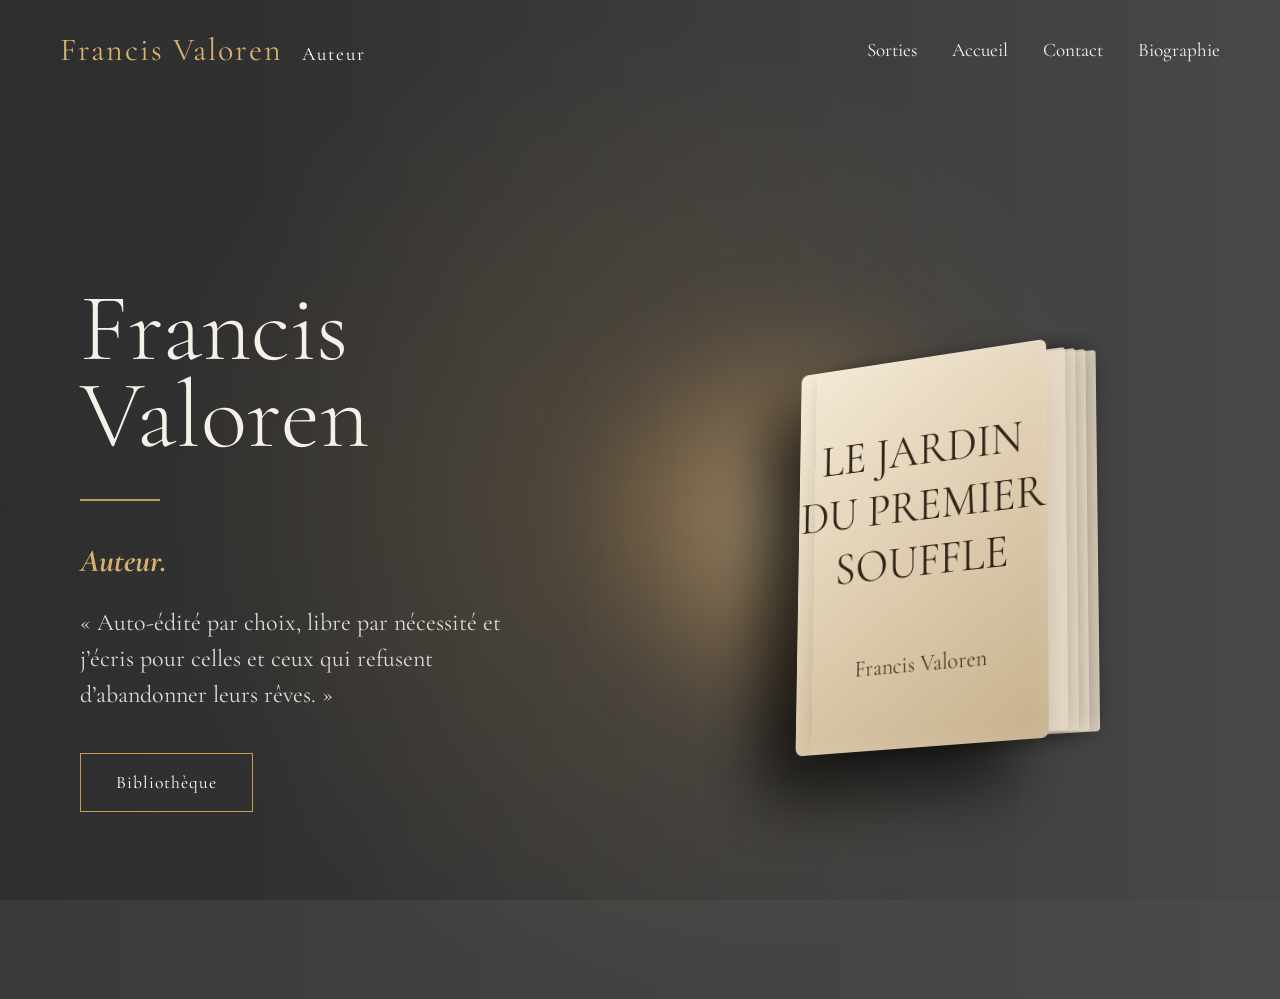
==== index.html @ bbc1545e "Update index.html" ====
<!DOCTYPE html>
<html lang="fr">

<head>
    <meta charset="UTF-8">
    <meta name="viewport" content="width=device-width, initial-scale=1.0">
 
    <title>Œuvres – Francis Valoren</title>

    <meta name="description" content="Site officiel de Francis Valoren, auteur.">

    <link rel="stylesheet" href="style.css">

    <!-- Police élégante -->
    <link href="https://fonts.googleapis.com/css2?family=Cormorant+Garamond:wght@300;400;600&display=swap" rel="stylesheet">
</head>

<body>

    <!-- FOND -->
    <div class="background-overlay"></div>

    <!-- HEADER -->
<header>
    <div class="logo">Francis Valoren <span>Auteur</span></div>

    <nav>
          <a href="prochaines-sorties.html">Sorties</a>
        <a href="index.html">Accueil</a>
        <a href="contact.html">Contact</a>
        <a href="Biographie.html">Biographie</a>
    </nav>
</header>

    <!-- HERO -->
    <section class="hero">

        <!-- TEXTE -->
        <div class="hero-text">

            <h1>Francis<br>Valoren</h1>

            <div class="line"></div>

            <h2>Auteur.</h2>

            <p>
                « Auto‑édité par choix, libre par nécessité et j’écris pour celles et ceux qui refusent d’abandonner leurs rêves. »
            </p>

          <a href="oeuvres.html" class="btn">
            Bibliothèque
          </a>

        </div>

        <!-- LIVRE FIXE (version d’origine) -->
        <div class="book-scene">
        <div class="book-halo"></div>

            <div class="book">

                <div class="cover">
                    <div class="book-title">
                        LE JARDIN<br>
                        DU PREMIER<br>
                        SOUFFLE
                    </div>

                    <div class="author">
                        Francis Valoren
                    </div>
                </div>

                <!-- Pages -->
                <div class="page p1"></div>
                <div class="page p2"></div>
                <div class="page p3"></div>
                <div class="page p4"></div>

            </div>

        </div>

    </section>

</body>

</html>
---- style.css ----
/* RESET */
* {
    margin: 0;
    padding: 0;
    box-sizing: border-box;
}

/* BODY */
/* BODY */
body {
    font-family: 'Cormorant Garamond', serif;

    background:
        radial-gradient(circle at center, rgba(180,140,80,0.25), transparent 60%),
        linear-gradient(to right, #3a3a3a, #4a4a4a);

    color: #f5f1e8;

    overflow-y: auto;   /* scroll vertical autorisé */
    overflow-x: hidden; /* pas de scroll horizontal */

    min-height: 100vh;
}

/* OVERLAY */
.background-overlay {
    position: fixed;
    inset: 0;
    background:
        linear-gradient(to right,
            rgba(0,0,0,0.20) 20%,
            rgba(0,0,0,0.10) 55%,
            rgba(0,0,0,0.02) 100%);
    z-index: -1;
}

/* HEADER */
header {
    position: fixed;
    top: 0;
    left: 0;
    width: 100%;
    display: flex;
    justify-content: space-between;
    align-items: center;
    padding: 30px 60px;
    z-index: 1000;
}

/* LOGO */
.logo {
    font-size: 2em;
    color: #d6b16d;
    letter-spacing: 2px;
}

.logo span {
    font-size: 0.6em;
    margin-left: 10px;
    color: #fff;
}

/* NAV */
nav {
    display: flex;
    gap: 35px;
}

nav a {
    color: #f2f2f2;
    text-decoration: none;
    font-size: 1.2em;
    transition: 0.3s;
}

nav a:hover {
    color: #d6b16d;
}

/* HERO */
.hero {
    min-height: 100vh;
    display: flex;
    align-items: center;
    justify-content: space-between;
    padding: 140px 80px;
}

/* TEXTE */
.hero-text {
    width: 40%;
    z-index: 2;
}

.hero-text h1 {
    font-size: 6em;
    line-height: 0.9;
    font-weight: 300;
}

.line {
    width: 80px;
    height: 2px;
    background: #c79c52;
    margin: 40px 0;
}

.hero-text h2 {
    color: #d6b16d;
    font-size: 2em;
    font-style: italic;
    margin-bottom: 25px;
}

.hero-text p {
    font-size: 1.5em;
    line-height: 1.5;
    max-width: 500px;
    color: #ddd;
}

/* BOUTON */
.btn {
    display: inline-block;
    margin-top: 40px;
    border: 1px solid #c79c52;
    padding: 18px 35px;
    color: #fff;
    text-decoration: none;
    font-size: 1.1em;
    letter-spacing: 1px;
    transition: 0.4s;
}

.btn:hover {
    background: #c79c52;
    color: #111;
}

/* ========================= */
/* 📖 LIVRE FIXE — VERSION ORIGINALE */
/* ========================= */

/* LIVRE */
.book-scene {
    width: 50%;
    display: flex;
    justify-content: center;
    align-items: center;
    perspective: 2500px;
}

/* STRUCTURE LIVRE */
.book {
    position: relative;
    width: 280px;
    height: 400px;
    transform-style: preserve-3d;
    transform:
        rotateY(-28deg)
        rotateX(12deg)
        rotateZ(-6deg);
    animation: floating 6s ease-in-out infinite;
}

/* COUVERTURE */
.cover {
    position: absolute;
    inset: 0;
    background: linear-gradient(145deg, #f5ead6, #c7b08b);
    border-radius: 8px;
    box-shadow:
        -40px 40px 70px rgba(0,0,0,0.7),
        inset 0 0 25px rgba(255,255,255,0.15);
    z-index: 10;
    display: flex;
    flex-direction: column;
    justify-content: center;
    align-items: center;
    text-align: center;
}

/* TITRE LIVRE */
.book-title {
    font-size: 3em;
    color: #2f2418;
    line-height: 1.2;
}

/* AUTEUR */
.author {
    margin-top: 60px;
    font-size: 1.5em;
    color: #4d3a28;
}

/* PAGES FIXES */
.page {
    position: absolute;
    width: 96%;
    height: 96%;
    background: linear-gradient(to right, #fffdf8, #e9dcc7);
    right: -8px;
    top: 8px;
    border-radius: 4px;
    box-shadow: 0 0 25px rgba(0,0,0,0.25);
    opacity: 0.9;
}

/* Décalage pages */
.p1 { transform: translateZ(-5px) translateX(8px) rotateY(2deg); }
.p2 { transform: translateZ(-10px) translateX(16px) rotateY(3deg); }
.p3 { transform: translateZ(-15px) translateX(24px) rotateY(4deg); }
.p4 { transform: translateZ(-20px) translateX(32px) rotateY(5deg); }

/* ANIMATION FLOTTANTE */
@keyframes floating {
    0% { transform: rotateY(-28deg) rotateX(12deg) rotateZ(-6deg) translateY(0px); }
    50% { transform: rotateY(-28deg) rotateX(12deg) rotateZ(-6deg) translateY(-12px); }
    100% { transform: rotateY(-28deg) rotateX(12deg) rotateZ(-6deg) translateY(0px); }
}

/* ========================= */
/* 📬 CONTACT — Style Nature & Douceur */
/* ========================= */

.contact-links {
    display: flex;
    flex-direction: column;
    gap: 15px;
    margin-top: 40px;
    align-items: center;
}

.contact-button {
    display: inline-block;
    padding: 14px 28px;
    background: linear-gradient(135deg, #c8e6c9, #a5d6a7);
    color: #2e462e;
    text-decoration: none;
    font-size: 1.2rem;
    border-radius: 14px;
    font-weight: 600;
    transition: 0.3s ease;
    width: 280px;
    text-align: center;
    box-shadow: 0 6px 18px rgba(0,0,0,0.15);
    border: 1px solid rgba(46, 70, 46, 0.25);
}

.contact-button:hover {
    background: linear-gradient(135deg, #b2dfdb, #80cbc4);
    transform: translateY(-4px);
    box-shadow: 0 12px 28px rgba(0,0,0,0.25);
}

/* ⭐ CORRECTION LOGO QUI DISPARAÎT ⭐ */
header, .logo {
    position: relative;
    z-index: 9999 !important;
}

/* 📱 RESPONSIVE MOBILE */
@media(max-width: 768px) {

    header {
        padding: 20px 25px;
    }

    .logo {
        font-size: 1.4em;
        letter-spacing: 1px;
    }

    nav {
        gap: 18px;
    }

    nav a {
        font-size: 1em;
    }

    .hero {
        flex-direction: column;
        justify-content: flex-start;
        padding: 120px 25px 60px 25px;
        text-align: center;
    }

    .hero-text {
        width: 100%;
        margin-bottom: 40px;
    }

    .hero-text h1 {
        font-size: 3.2em;
        line-height: 1;
    }

    .hero-text h2 {
        font-size: 1.6em;
    }

    .hero-text p {
        font-size: 1.2em;
        max-width: 100%;
    }

    .btn {
        padding: 14px 28px;
        font-size: 1em;
    }

    .book-scene {
        width: 100%;
        margin-top: 20px;
    }

    .book {
        width: 220px;
        height: 310px;
        transform: rotateY(-20deg) rotateX(10deg) rotateZ(-4deg);
    }

    .book-title {
        font-size: 1.8em;
    }

    .author {
        font-size: 1.1em;
        margin-top: 30px;
    }
}
/* ========================= */
/* 🌍 MAPMONDE QUI TOURNE */
/* ========================= */

.globe-container {
    width: 320px;
    height: 320px;
    position: absolute;
    right: 80px;
    top: 200px;

    display: flex;
    justify-content: center;
    align-items: center;
}

.globe {
    width: 100%;
    height: 100%;
    border-radius: 50%;
    background: url('https://upload.wikimedia.org/wikipedia/commons/8/83/Equirectangular_projection_SW.jpg');
    background-size: cover;
    animation: spin 18s linear infinite;

    box-shadow:
        inset -25px 0 40px rgba(0,0,0,0.45),
        0 0 25px rgba(0,0,0,0.35);
}

@keyframes spin {
    from { background-position: 0 0; }
    to   { background-position: -200% 0; }
}

/* 🌟 HALO LUMINEUX DERRIÈRE LE LIVRE */
.book-halo {
    position: absolute;
    width: 420px;
    height: 420px;
    border-radius: 50%;
    background: radial-gradient(
        circle,
        rgba(255, 230, 180, 0.45) 0%,
        rgba(255, 200, 120, 0.25) 35%,
        rgba(255, 180, 90, 0.10) 55%,
        rgba(0,0,0,0) 80%
    );
    filter: blur(35px);
    z-index: 0;
    top: -40px;
    left: -60px;
    animation: haloPulse 6s ease-in-out infinite;
}

@keyframes haloPulse {
    0% { transform: scale(1); opacity: 0.8; }
    50% { transform: scale(1.08); opacity: 1; }
    100% { transform: scale(1); opacity: 0.8; }
}
/* ========================= */
/* 📚 PROCHAINES SORTIES */
/* ========================= */

.sorties-list {
    display: flex;
    flex-direction: column;
    gap: 40px;
    width: 80%;
    max-width: 900px;
    margin-top: 40px;
}

.sortie-card {
    background: rgba(255,255,255,0.05);
    border: 1px solid rgba(255,255,255,0.15);
    padding: 30px;
    border-radius: 12px;
    backdrop-filter: blur(4px);
    box-shadow: 0 8px 25px rgba(0,0,0,0.25);
    transition: 0.3s ease;
}

.sortie-card:hover {
    transform: translateY(-6px);
    box-shadow: 0 15px 35px rgba(0,0,0,0.35);
}

.sortie-card h2 {
    color: #d6b16d;
    margin-bottom: 10px;
    font-size: 1.8em;
}

.sortie-card p {
    font-size: 1.2em;
    color: #eaeaea;
}
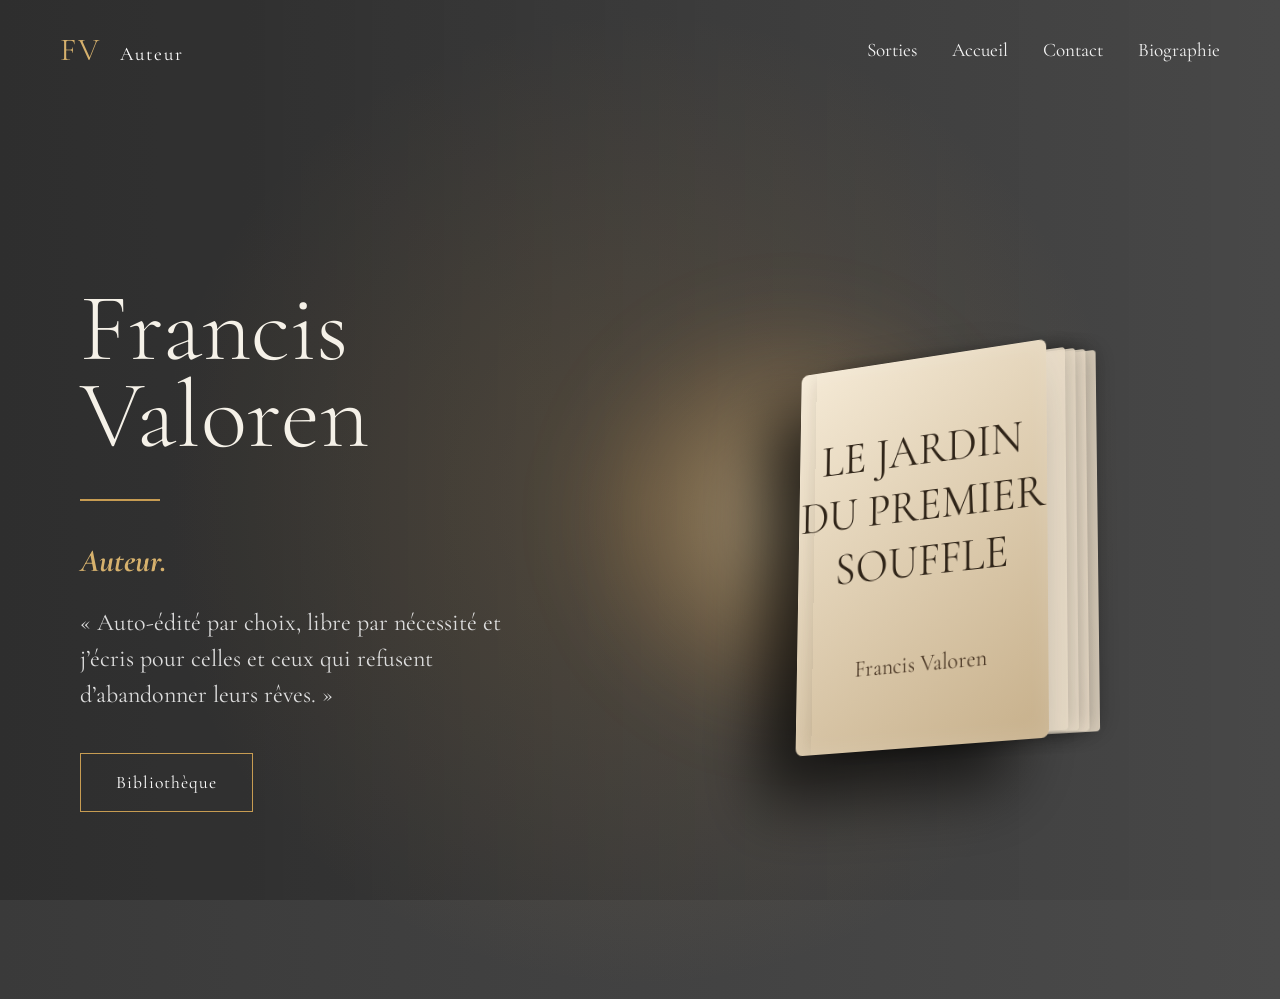
==== commit baba552e: "Update index.html" ====
--- a/index.html
+++ b/index.html
@@ -22,10 +22,10 @@
 
     <!-- HEADER -->
 <header>
-    <div class="logo">Francis Valoren <span>Auteur</span></div>
+    <div class="logo">FV <span>Auteur</span></div>
 
     <nav>
-          <a href="prochaines-sorties.html">Sorties</a>
+        <a href="prochaines-sorties.html">Sorties</a>
         <a href="index.html">Accueil</a>
         <a href="contact.html">Contact</a>
         <a href="Biographie.html">Biographie</a>
@@ -48,15 +48,15 @@
                 « Auto‑édité par choix, libre par nécessité et j’écris pour celles et ceux qui refusent d’abandonner leurs rêves. »
             </p>
 
-          <a href="oeuvres.html" class="btn">
-            Bibliothèque
-          </a>
+            <a href="oeuvres.html" class="btn">
+                Bibliothèque
+            </a>
 
         </div>
 
-        <!-- LIVRE FIXE (version d’origine) -->
+        <!-- LIVRE -->
         <div class="book-scene">
-        <div class="book-halo"></div>
+            <div class="book-halo"></div>
 
             <div class="book">
 
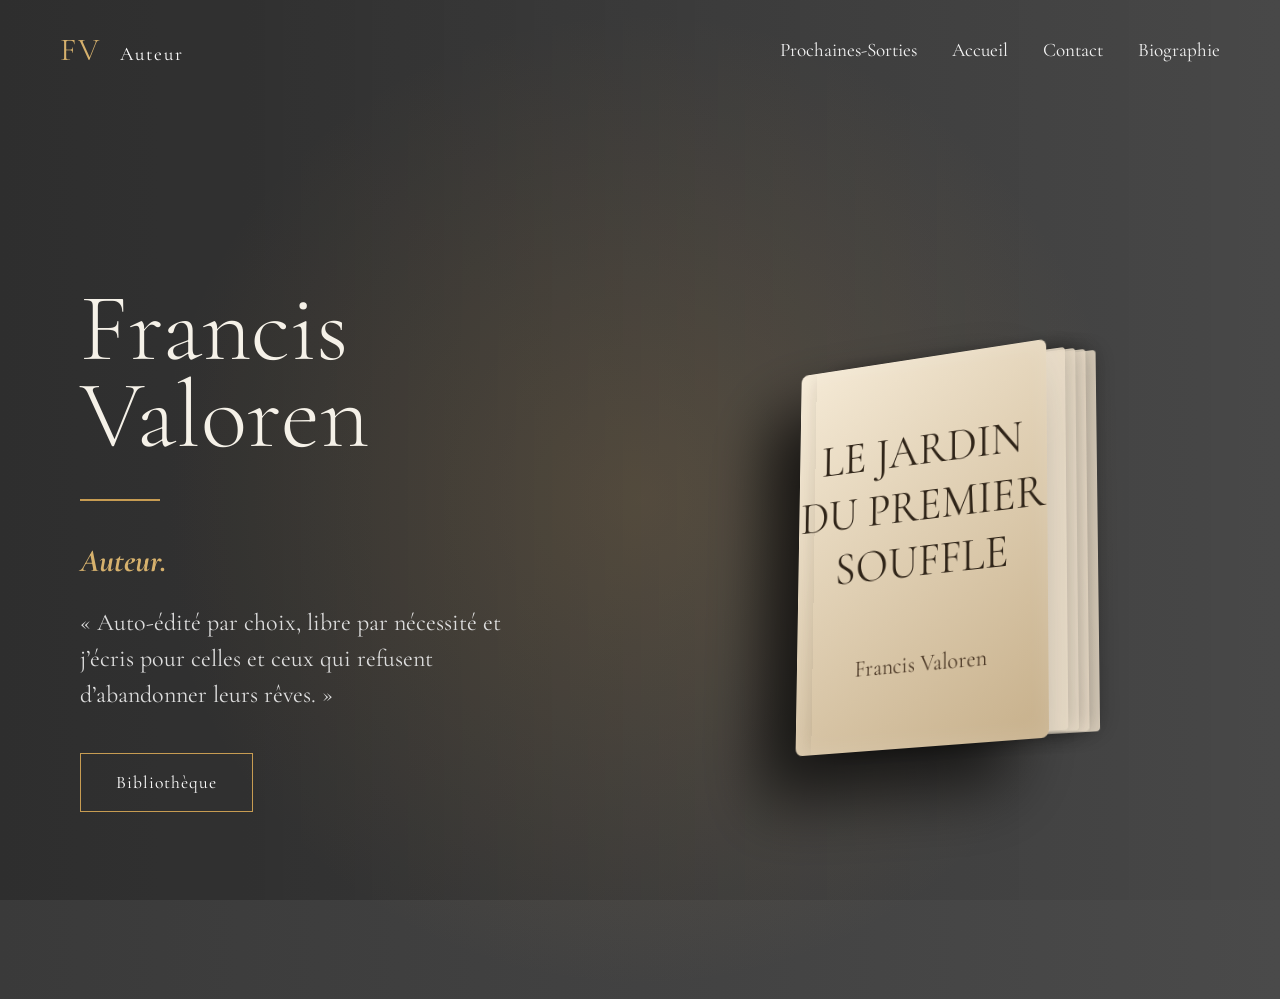
==== commit d04c37e7: "Update index.html" ====
--- a/index.html
+++ b/index.html
@@ -25,7 +25,7 @@
     <div class="logo">FV <span>Auteur</span></div>
 
     <nav>
-        <a href="prochaines-sorties.html">Sorties</a>
+        <a href="prochaines-sorties.html">Prochaines-Sorties</a>
         <a href="index.html">Accueil</a>
         <a href="contact.html">Contact</a>
         <a href="Biographie.html">Biographie</a>
--- a/style.css
+++ b/style.css
@@ -6,7 +6,6 @@
 }
 
 /* BODY */
-/* BODY */
 body {
     font-family: 'Cormorant Garamond', serif;
 
@@ -16,8 +15,8 @@
 
     color: #f5f1e8;
 
-    overflow-y: auto;   /* scroll vertical autorisé */
-    overflow-x: hidden; /* pas de scroll horizontal */
+    overflow-y: auto;
+    overflow-x: hidden;
 
     min-height: 100vh;
 }
@@ -90,6 +89,11 @@
 .hero-text {
     width: 40%;
     z-index: 2;
+
+    /* ⭐ CORRECTION POUR DÉPLACER LE BOUTON ⭐ */
+    display: flex;
+    flex-direction: column;
+    align-items: flex-start;
 }
 
 .hero-text h1 {
@@ -137,10 +141,6 @@
     color: #111;
 }
 
-/* ========================= */
-/* 📖 LIVRE FIXE — VERSION ORIGINALE */
-/* ========================= */
-
 /* LIVRE */
 .book-scene {
     width: 50%;
@@ -150,7 +150,6 @@
     perspective: 2500px;
 }
 
-/* STRUCTURE LIVRE */
 .book {
     position: relative;
     width: 280px;
@@ -163,7 +162,6 @@
     animation: floating 6s ease-in-out infinite;
 }
 
-/* COUVERTURE */
 .cover {
     position: absolute;
     inset: 0;
@@ -180,21 +178,18 @@
     text-align: center;
 }
 
-/* TITRE LIVRE */
 .book-title {
     font-size: 3em;
     color: #2f2418;
     line-height: 1.2;
 }
 
-/* AUTEUR */
 .author {
     margin-top: 60px;
     font-size: 1.5em;
     color: #4d3a28;
 }
 
-/* PAGES FIXES */
 .page {
     position: absolute;
     width: 96%;
@@ -207,23 +202,18 @@
     opacity: 0.9;
 }
 
-/* Décalage pages */
 .p1 { transform: translateZ(-5px) translateX(8px) rotateY(2deg); }
 .p2 { transform: translateZ(-10px) translateX(16px) rotateY(3deg); }
 .p3 { transform: translateZ(-15px) translateX(24px) rotateY(4deg); }
 .p4 { transform: translateZ(-20px) translateX(32px) rotateY(5deg); }
 
-/* ANIMATION FLOTTANTE */
 @keyframes floating {
     0% { transform: rotateY(-28deg) rotateX(12deg) rotateZ(-6deg) translateY(0px); }
     50% { transform: rotateY(-28deg) rotateX(12deg) rotateZ(-6deg) translateY(-12px); }
     100% { transform: rotateY(-28deg) rotateX(12deg) rotateZ(-6deg) translateY(0px); }
 }
 
-/* ========================= */
-/* 📬 CONTACT — Style Nature & Douceur */
-/* ========================= */
-
+/* CONTACT */
 .contact-links {
     display: flex;
     flex-direction: column;
@@ -254,13 +244,13 @@
     box-shadow: 0 12px 28px rgba(0,0,0,0.25);
 }
 
-/* ⭐ CORRECTION LOGO QUI DISPARAÎT ⭐ */
+/* LOGO FIX */
 header, .logo {
     position: relative;
     z-index: 9999 !important;
 }
 
-/* 📱 RESPONSIVE MOBILE */
+/* RESPONSIVE */
 @media(max-width: 768px) {
 
     header {
@@ -290,6 +280,7 @@
     .hero-text {
         width: 100%;
         margin-bottom: 40px;
+        align-items: center;
     }
 
     .hero-text h1 {
@@ -331,100 +322,3 @@
         margin-top: 30px;
     }
 }
-/* ========================= */
-/* 🌍 MAPMONDE QUI TOURNE */
-/* ========================= */
-
-.globe-container {
-    width: 320px;
-    height: 320px;
-    position: absolute;
-    right: 80px;
-    top: 200px;
-
-    display: flex;
-    justify-content: center;
-    align-items: center;
-}
-
-.globe {
-    width: 100%;
-    height: 100%;
-    border-radius: 50%;
-    background: url('https://upload.wikimedia.org/wikipedia/commons/8/83/Equirectangular_projection_SW.jpg');
-    background-size: cover;
-    animation: spin 18s linear infinite;
-
-    box-shadow:
-        inset -25px 0 40px rgba(0,0,0,0.45),
-        0 0 25px rgba(0,0,0,0.35);
-}
-
-@keyframes spin {
-    from { background-position: 0 0; }
-    to   { background-position: -200% 0; }
-}
-
-/* 🌟 HALO LUMINEUX DERRIÈRE LE LIVRE */
-.book-halo {
-    position: absolute;
-    width: 420px;
-    height: 420px;
-    border-radius: 50%;
-    background: radial-gradient(
-        circle,
-        rgba(255, 230, 180, 0.45) 0%,
-        rgba(255, 200, 120, 0.25) 35%,
-        rgba(255, 180, 90, 0.10) 55%,
-        rgba(0,0,0,0) 80%
-    );
-    filter: blur(35px);
-    z-index: 0;
-    top: -40px;
-    left: -60px;
-    animation: haloPulse 6s ease-in-out infinite;
-}
-
-@keyframes haloPulse {
-    0% { transform: scale(1); opacity: 0.8; }
-    50% { transform: scale(1.08); opacity: 1; }
-    100% { transform: scale(1); opacity: 0.8; }
-}
-/* ========================= */
-/* 📚 PROCHAINES SORTIES */
-/* ========================= */
-
-.sorties-list {
-    display: flex;
-    flex-direction: column;
-    gap: 40px;
-    width: 80%;
-    max-width: 900px;
-    margin-top: 40px;
-}
-
-.sortie-card {
-    background: rgba(255,255,255,0.05);
-    border: 1px solid rgba(255,255,255,0.15);
-    padding: 30px;
-    border-radius: 12px;
-    backdrop-filter: blur(4px);
-    box-shadow: 0 8px 25px rgba(0,0,0,0.25);
-    transition: 0.3s ease;
-}
-
-.sortie-card:hover {
-    transform: translateY(-6px);
-    box-shadow: 0 15px 35px rgba(0,0,0,0.35);
-}
-
-.sortie-card h2 {
-    color: #d6b16d;
-    margin-bottom: 10px;
-    font-size: 1.8em;
-}
-
-.sortie-card p {
-    font-size: 1.2em;
-    color: #eaeaea;
-}
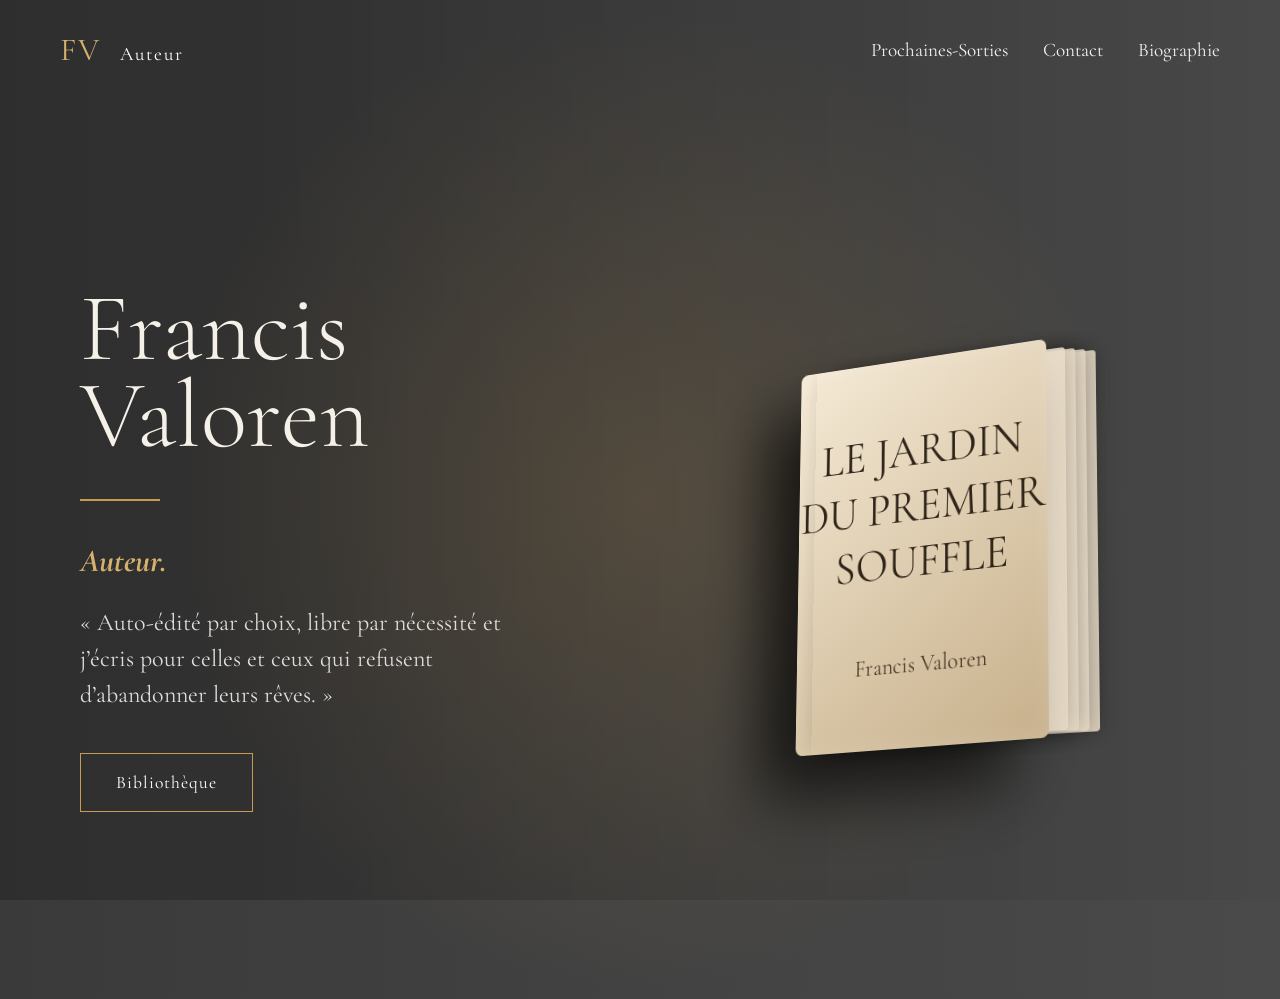
==== commit f92ee008: "Update index.html" ====
--- a/index.html
+++ b/index.html
@@ -5,7 +5,7 @@
     <meta charset="UTF-8">
     <meta name="viewport" content="width=device-width, initial-scale=1.0">
  
-    <title>Œuvres – Francis Valoren</title>
+    <title>Accueil – Francis Valoren</title>
 
     <meta name="description" content="Site officiel de Francis Valoren, auteur.">
 
@@ -26,7 +26,6 @@
 
     <nav>
         <a href="prochaines-sorties.html">Prochaines-Sorties</a>
-        <a href="index.html">Accueil</a>
         <a href="contact.html">Contact</a>
         <a href="Biographie.html">Biographie</a>
     </nav>
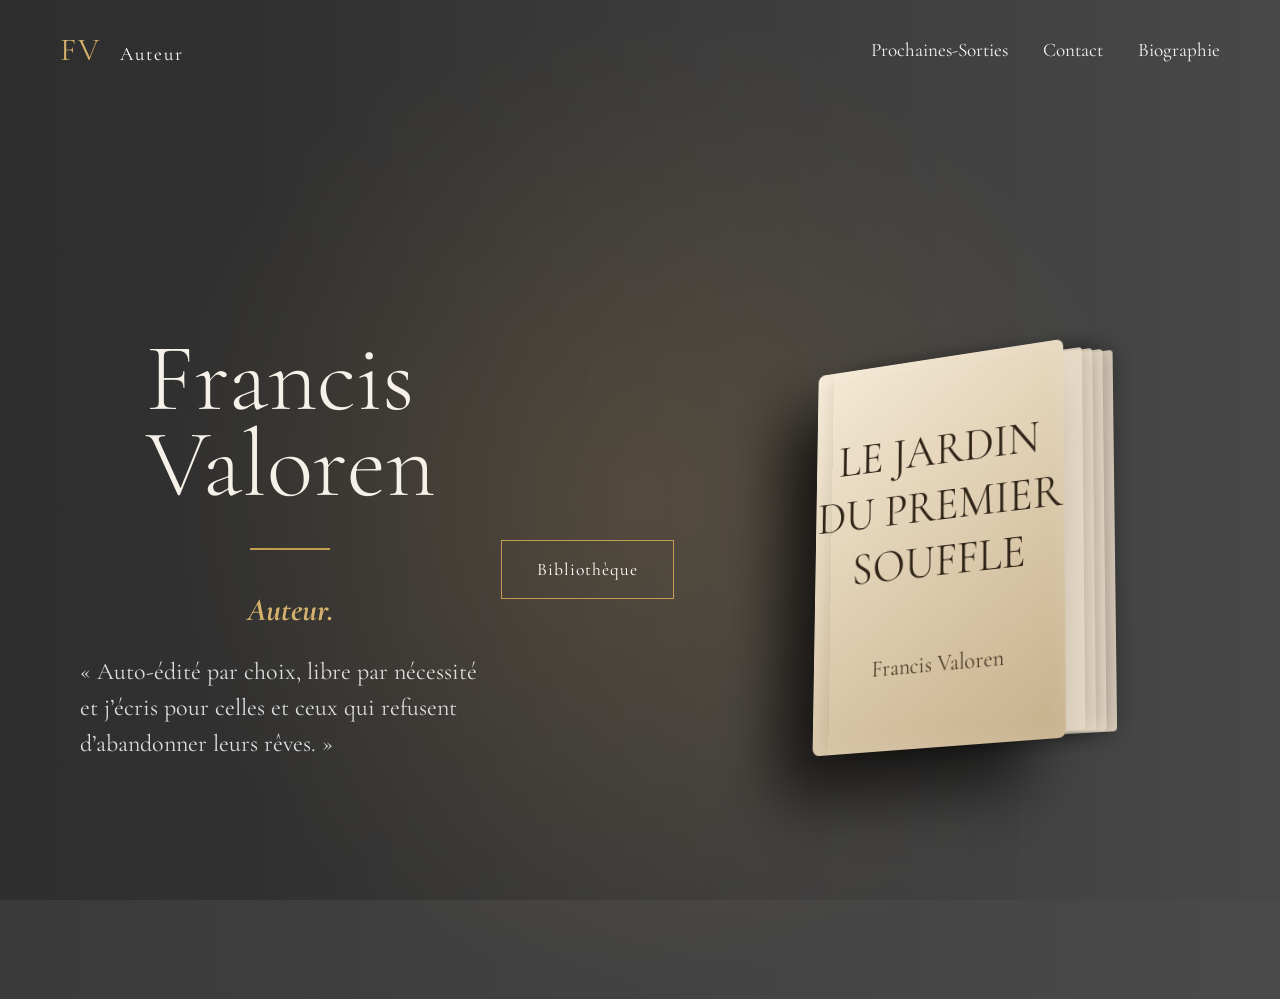
==== commit 550264a0: "bug téléphone portable" ====
--- a/index.html
+++ b/index.html
@@ -47,11 +47,11 @@
                 « Auto‑édité par choix, libre par nécessité et j’écris pour celles et ceux qui refusent d’abandonner leurs rêves. »
             </p>
 
-            <a href="oeuvres.html" class="btn">
-                Bibliothèque
-            </a>
+        </div>
 
-        </div>
+        <a href="oeuvres.html" class="btn hero-cta">
+            Bibliothèque
+        </a>
 
         <!-- LIVRE -->
         <div class="book-scene">
--- a/style.css
+++ b/style.css
@@ -89,11 +89,9 @@
 .hero-text {
     width: 40%;
     z-index: 2;
-
-    /* ⭐ CORRECTION POUR DÉPLACER LE BOUTON ⭐ */
     display: flex;
     flex-direction: column;
-    align-items: flex-start;
+    align-items: center;
 }
 
 .hero-text h1 {
@@ -322,3 +320,64 @@
         margin-top: 30px;
     }
 }
+
+/* SECTION CONTACT CENTRÉE */
+.contact-section {
+    text-align: center;
+    width: 100%;
+    margin-top: 160px;
+}
+
+/* SECTION BIBLIOTHÈQUE CENTRÉE */
+.bibliotheque-section {
+    text-align: center;
+    width: 100%;
+    margin-top: 180px;
+}
+
+/* CONTENEUR DES LIVRES CENTRÉ AU MILIEU */
+.books-container {
+    display: flex;
+    justify-content: center;
+    align-items: center;
+    gap: 60px;
+    width: 100%;
+    margin-top: 60px;
+}
+/* STYLE DES CARTES DE LIVRES */
+.book-card {
+    width: 280px;
+    text-align: center;
+    background: rgba(255,255,255,0.03);
+    padding: 25px;
+    border-radius: 12px;
+    box-shadow: 0 0 25px rgba(0,0,0,0.25);
+    backdrop-filter: blur(4px);
+    transition: 0.3s ease;
+}
+
+.book-card:hover {
+    transform: translateY(-6px);
+    box-shadow: 0 0 35px rgba(0,0,0,0.35);
+}
+
+/* IMAGE DU LIVRE */
+.book-card img {
+    width: 100%;
+    border-radius: 8px;
+    margin-bottom: 20px;
+}
+
+/* TITRE DU LIVRE */
+.book-card h2 {
+    font-size: 1.6em;
+    margin-bottom: 10px;
+    color: #f5f1e8;
+}
+
+/* SOUS-TITRE */
+.book-card .subtitle {
+    font-size: 1.1em;
+    color: #d6b16d;
+    margin-bottom: 20px;
+}
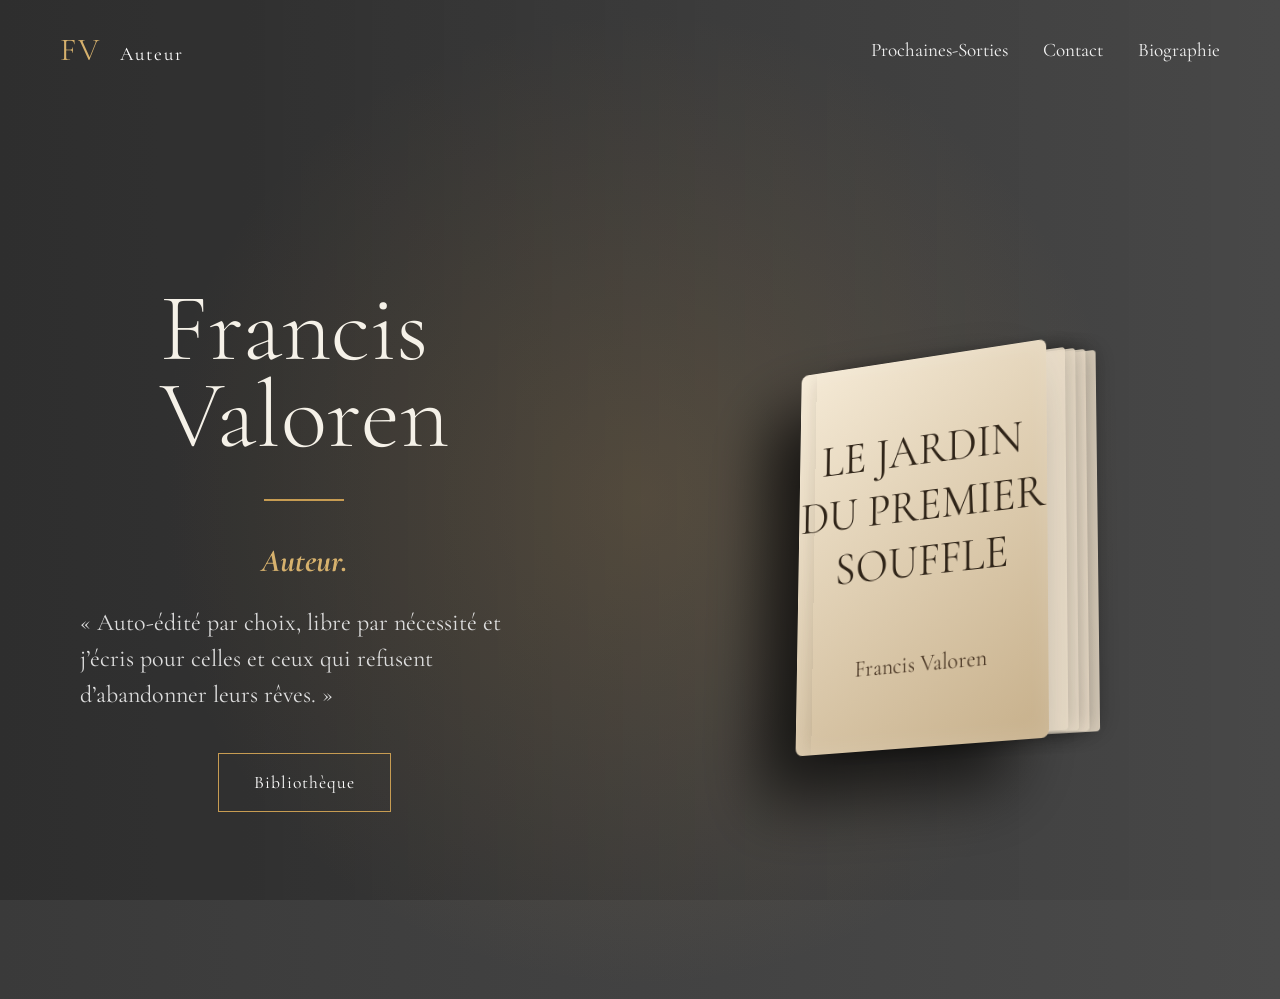
==== commit 7067a54d: "Revert "Update navigation link for ProchainesSorties"" ====
--- a/index.html
+++ b/index.html
@@ -47,11 +47,11 @@
                 « Auto‑édité par choix, libre par nécessité et j’écris pour celles et ceux qui refusent d’abandonner leurs rêves. »
             </p>
 
+            <a href="oeuvres.html" class="btn">
+                Bibliothèque
+            </a>
+
         </div>
-
-        <a href="oeuvres.html" class="btn hero-cta">
-            Bibliothèque
-        </a>
 
         <!-- LIVRE -->
         <div class="book-scene">
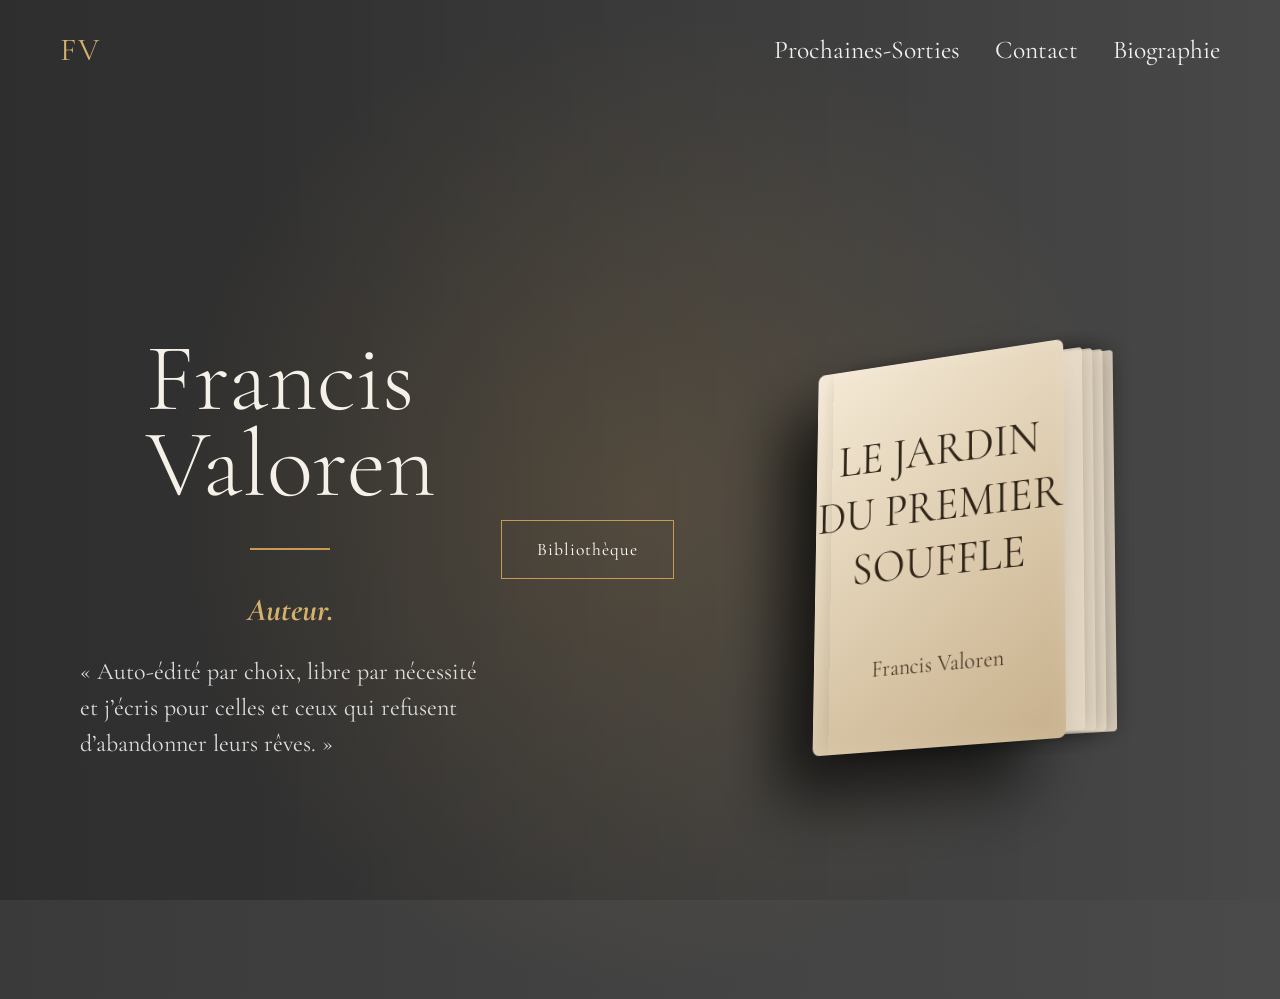
==== commit 3a11af05: "Biographie, Contact, Index, Prochaines-sortie" ====
--- a/index.html
+++ b/index.html
@@ -22,7 +22,7 @@
 
     <!-- HEADER -->
 <header>
-    <div class="logo">FV <span>Auteur</span></div>
+    <div class="logo">FV</div>
 
     <nav>
         <a href="prochaines-sorties.html">Prochaines-Sorties</a>
@@ -47,11 +47,11 @@
                 « Auto‑édité par choix, libre par nécessité et j’écris pour celles et ceux qui refusent d’abandonner leurs rêves. »
             </p>
 
-            <a href="oeuvres.html" class="btn">
-                Bibliothèque
-            </a>
+        </div>
 
-        </div>
+        <a href="oeuvres.html" class="btn btn-middle">
+            Bibliothèque
+        </a>
 
         <!-- LIVRE -->
         <div class="book-scene">
--- a/style.css
+++ b/style.css
@@ -68,7 +68,7 @@
 nav a {
     color: #f2f2f2;
     text-decoration: none;
-    font-size: 1.2em;
+    font-size: 1.6em;
     transition: 0.3s;
 }
 
@@ -83,6 +83,117 @@
     align-items: center;
     justify-content: space-between;
     padding: 140px 80px;
+}
+
+.sorties-list {
+    display: grid;
+    gap: 30px;
+    width: 100%;
+    max-width: 1000px;
+    margin: 0 auto;
+}
+
+.sortie-row {
+    display: grid;
+    gap: 20px;
+    width: min(90vw, 760px);
+    margin: 0 auto;
+    background: rgba(20,20,20,0.55);
+    border: 1px solid rgba(255,255,255,0.12);
+    border-radius: 24px;
+    padding: 28px;
+    box-shadow: 0 20px 60px rgba(0,0,0,0.25);
+}
+
+.sortie-card {
+    display: grid;
+    gap: 18px;
+    background: rgba(255,255,255,0.06);
+    border: 1px solid rgba(255,255,255,0.12);
+    border-radius: 24px;
+    padding: 24px;
+}
+
+.sortie-text {
+    display: grid;
+    gap: 20px;
+}
+
+.sortie-pitch {
+    color: #e8dfcf;
+    line-height: 1.8;
+    font-size: 1.05em;
+}
+
+.sortie-dropzone-wrapper {
+    display: grid;
+    gap: 12px;
+}
+
+.sortie-bubble {
+    display: inline-flex;
+    align-items: center;
+    justify-content: center;
+    width: auto;
+    min-width: 74px;
+    min-height: 42px;
+    padding: 8px 12px;
+    border-radius: 999px;
+    background: rgba(215, 156, 82, 0.16);
+    color: #f5e9d1;
+    font-weight: 700;
+    letter-spacing: 1px;
+    border: 1px solid rgba(215, 156, 82, 0.35);
+}
+
+.sortie-card h2 {
+    font-size: 1.65em;
+    line-height: 1.2;
+}
+
+.sortie-date {
+    color: #e4d7bf;
+    font-size: 1.05em;
+}
+
+.sortie-dropzone {
+    min-height: 120px;
+    border: 2px dashed rgba(215, 156, 82, 0.5);
+    border-radius: 18px;
+    padding: 22px;
+    color: #e9dcc9;
+    background: rgba(255,255,255,0.04);
+    transition: border-color 0.3s ease, background 0.3s ease;
+    outline: none;
+}
+
+.sortie-dropzone:focus {
+    border-color: rgba(215, 156, 82, 0.85);
+    background: rgba(215, 156, 82, 0.08);
+}
+
+.sortie-dropzone:empty:before {
+    content: attr(aria-label);
+    color: rgba(229, 214, 183, 0.7);
+}
+
+/* CONTAINER UTILISÉ DANS LA PAGE BIOGRAPHIE */
+.hero-inner {
+    display: flex;
+    justify-content: center;
+    align-items: flex-start;
+    gap: 50px;
+    width: 80%;
+    max-width: 1200px;
+    margin: auto;
+}
+
+.bio-photo img {
+    width: 100%;
+    height: auto;
+    border-radius: 8px;
+    box-shadow: 0 0 25px rgba(0,0,0,0.5);
+    max-width: 350px;
 }
 
 /* TEXTE */
@@ -137,6 +248,13 @@
 .btn:hover {
     background: #c79c52;
     color: #111;
+}
+
+.btn-middle {
+    margin-top: 0;
+    align-self: center;
+    flex-shrink: 0;
+    white-space: nowrap;
 }
 
 /* LIVRE */
@@ -321,11 +439,49 @@
     }
 }
 
-/* SECTION CONTACT CENTRÉE */
+/* SECTION CONTACT */
 .contact-section {
+    display: flex;
+    align-items: center;
+    justify-content: center;
+    gap: 100px;
+    min-height: 100vh;
+    padding: 120px 80px;
+    width: 100%;
+}
+
+.contact-left {
+    display: flex;
+    flex-direction: column;
+    align-items: center;
     text-align: center;
-    width: 100%;
-    margin-top: 160px;
+    align-self: center;
+    margin-top: -180px;
+}
+
+/* GLOBE TOURNANT */
+.contact-globe {
+    flex-shrink: 0;
+    align-self: flex-start;
+    margin-top: -40px;
+    margin-left: 80px;
+}
+
+.globe-wrap {
+    width: 280px;
+    height: 280px;
+    border-radius: 50%;
+    overflow: hidden;
+    position: relative;
+    box-shadow:
+        -15px 20px 50px rgba(0,0,0,0.6),
+        inset -8px -5px 25px rgba(0,0,0,0.3),
+        0 0 80px rgba(30,100,200,0.15);
+}
+
+#globe-canvas {
+    display: block;
+    border-radius: 50%;
 }
 
 /* SECTION BIBLIOTHÈQUE CENTRÉE */
